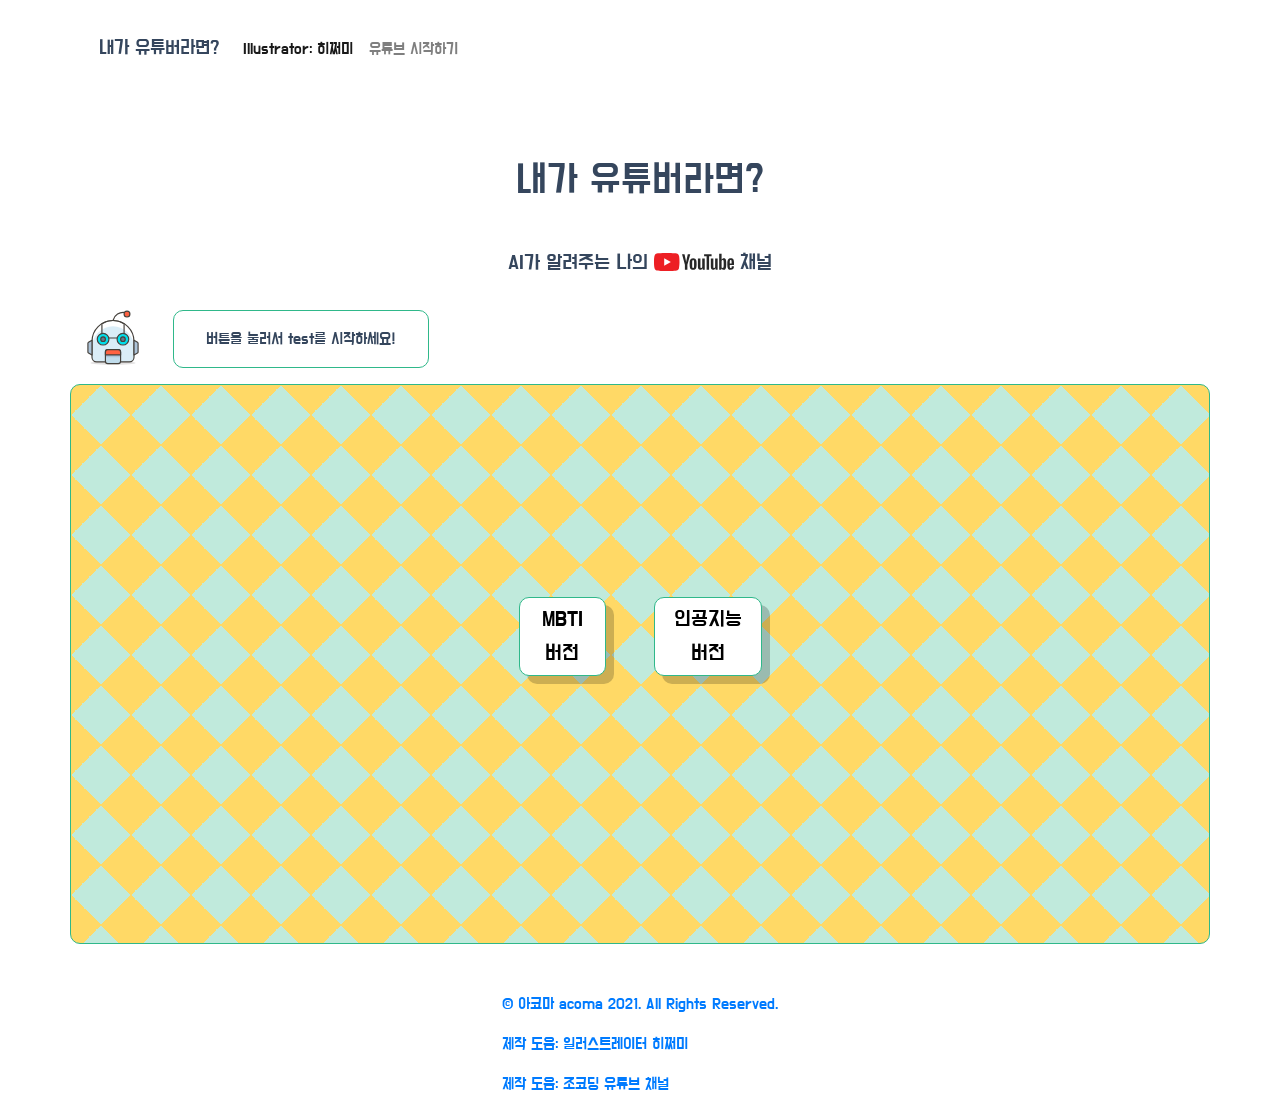
==== index.html @ c5e82859 "description" ====
<!DOCTYPE html>
<head>
    <!-- Required meta tags -->
    <meta charset="utf-8">
    <meta name="viewport" content="width=device-width, initial-scale=1, shrink-to-fit=no">
    <meta http-equiv="X-UA-Compatible" content="ie=edge">
	<link href="https://fonts.googleapis.com/css2?family=Yeon+Sung&family=Poor+Story&family=Sunflower:wght@500&display=swap" rel="stylesheet">	
	<link href="https://fonts.googleapis.com/css2?family=Do+Hyeon&display=swap" rel="stylesheet">
	<link rel="preconnect" href="https://fonts.gstatic.com">
    <!-- Bootstrap CSS -->
    <link rel="stylesheet" href="https://maxcdn.bootstrapcdn.com/bootstrap/4.0.0/css/bootstrap.min.css" integrity="sha384-Gn5384xqQ1aoWXA+058RXPxPg6fy4IWvTNh0E263XmFcJlSAwiGgFAW/dAiS6JXm" crossorigin="anonymous">
	
	<script data-ad-client="ca-pub-5316612968413280" async src="https://pagead2.googlesyndication.com/pagead/js/adsbygoogle.js"></script>
	
	<meta name="google-site-verification" content="L9r_X_KFTWKrl2DH6P8QBejmBuEmrJNo2CUFkEJQMxw" />




	<link rel="stylesheet" href="https://unpkg.com/swiper/swiper-bundle.css" />
	<link rel="stylesheet" href="https://unpkg.com/swiper/swiper-bundle.min.css" />

	<script src="https://unpkg.com/swiper/swiper-bundle.js"></script>
	<script src="https://unpkg.com/swiper/swiper-bundle.min.js"></script>
	<meta name="naver-site-verification" content="bc9db2305cafc58df56cde866be78af5b05d23e4" />


	<link rel="stylesheet" href="https://stackpath.bootstrapcdn.com/bootstrap/4.4.1/css/bootstrap.min.css"
		integrity="sha384-Vkoo8x4CGsO3+Hhxv8T/Q5PaXtkKtu6ug5TOeNV6gBiFeWPGFN9MuhOf23Q9Ifjh" crossorigin="anonymous" />

	<!-- Bootstrap CSS -->
	<!-- <link href="https://cdn.jsdelivr.net/npm/bootstrap@5.0.0-beta1/dist/css/bootstrap.min.css" rel="stylesheet" integrity="sha384-giJF6kkoqNQ00vy+HMDP7azOuL0xtbfIcaT9wjKHr8RbDVddVHyTfAAsrekwKmP1" crossorigin="anonymous"> -->

	<title>내가 유튜버라면?</title>
	<meta name="title" content="내가 유튜버라면?" />
	<meta name="subject" content="관상으로 살펴보는 나의 유튜브 채널" />
	<meta name="keywords" content="내가 유튜버라면?, 인공지능 유튜브 추천, MBTI 유튜브 추천, 유튜브 카테고리, 유튜브 알고리즘, 먹방 유튜브, 브이로그, 테크 유튜버, 헬스 유튜버, 게임 유튜버, AI 관상, MBTI, 성격별 직업" />
	<meta name="author" content="아코마" />
	<meta name="description" content="AI와 MBTI로 내 유튜브 채널 예측해보기">
	<link rel="stylesheet" href="style.css" />
	<link rel="canonical" href="https://focused-knuth-7ddfc1.netlify.app" />

	<meta property="og:type" content="website" />
	<meta property="og:title" content="내가 유튜버라면?" />
	<meta property="og:description" content="얼굴과 성격으로 내 유튜브 채널을 예측해보자!. 사진 데이터는 그 어디에도 전송되지 않습니다." />
	<meta property="og:image" content="https://postfiles.pstatic.net/MjAyMTAyMTVfMjg4/MDAxNjEzMzE1NTA3MTE1.qJOrl3adTPeLwg2koU5LzWN0-IQGvBJV1MR-XdI3JJIg.Wzf4VgLzMGF-R6ouNR-fQFIBs8_XdVmGF08xmcoLC_Ig.JPEG.k1myh/%EC%95%B1%EA%B7%B8%EB%9E%A9.jpg?type=w773" />
	<meta property="og:url" content="https://focused-knuth-7ddfc1.netlify.app" />


	<link rel="shortcut icon" href="/favicon.ico" type="image/x-icon">
	<link rel="icon" href="/favicon.ico" type="image/x-icon">


	<!-- Global site tag (gtag.js) - Google Analytics -->
<script async src="https://www.googletagmanager.com/gtag/js?id=G-42ZRGYTNEZ"></script>
<script>
  window.dataLayer = window.dataLayer || [];
  function gtag(){dataLayer.push(arguments);}
  gtag('js', new Date());

  gtag('config', 'G-42ZRGYTNEZ');
</script>
</head>



<body>
	<nav class="navbar navbar-expand-lg navbar-light nav-distance">
		<a class="navbar-brand" href="https://focused-knuth-7ddfc1.netlify.app">내가 유튜버라면?</a>
		<button class="navbar-toggler" type="button" data-toggle="collapse" data-target="#navbarNav" aria-controls="navbarNav" aria-expanded="false" aria-label="Toggle navigation">
		  <span class="navbar-toggler-icon"></span>
		</button>
		<div class="collapse navbar-collapse" id="navbarNav">
		  <ul class="navbar-nav">
			<li class="nav-item active">
			  <a class="nav-link" href="https://www.youtube.com/channel/UCXFaCmKOdn1L1u1XH3iqqQQ">Illustrator: 히쩌미 <span class="sr-only">(current)</span></a>
			</li>
			<li class="nav-item">
			  <a class="nav-link" href="https://www.youtube.com/">유튜브 시작하기</a>
			</li>

		  </ul>
		</div>
	  </nav>




	<section class="mb-6 section">
		<h1 class="title">내가 유튜버라면?
		</h1>
		<h2 class="subtitle">AI가 알려주는 나의 <a href='https://www.youtube.com/channel/UCXFaCmKOdn1L1u1XH3iqqQQ'><img src='img/logo2.svg' class="youtubelogo"></a> 채널</h2>


		<h2 class="sr-only">나에게 어울리는 유튜브 채널은 무엇일까?</h2>
		<h3 class="sr-only">
			카테고리별 대표 유튜버들의 사진을 학습한 인공지능이 MBTI별 점수와 더불어 구독자 수도
			예측해드립니다.
		</h3>
		<h4 class="sr-only">
			본 서비스는 Google의 인공지능 teachable machine 2.0을 활용하였습니다.
		</h4>
		<p class="sr-only">
			얼굴과 성격으로 내 유튜브 채널을 예측해보자!. 유튜브 시작하기 딱 좋은 요즘,
			인공지능의 도움으로 어떤 주제로 시작할지 판단해보세요. 사진 데이터는 그 어디에도
			전송되지 않습니다. 게임, 패션, 테크, 운동, 코미디, 일상, 먹방 등 다양한 분야중 나에
			어울리는 카테고리를 찾을 수 있습니다. 예상 구독자 수를 친구들과 공유하며 서비스를
			즐겨보세요!
		</p>

	</section>

		<div class="container robot-container"><img src='img/robot2.svg' class="robot" onmouseover="showspeech('.speech-bubble')" onmouseout="nonespeech('.speech-bubble')">
		<div class="speech-bubble">버튼을 눌러서 test를 시작하세요!</div>
		<div class="analysting">삐빅! 분석중입니다.</div>
		<div class="finish">분석완료! 결과를 확인해주세요.</div>
	

	</div>


	<script class="jsbin" src="https://ajax.googleapis.com/ajax/libs/jquery/1/jquery.min.js"></script>


	<div class="newbody">
		<nav class="navbar navbar-expand-lg navbar-light nav-distance">
			<a class="navbar-brand" href="https://focused-knuth-7ddfc1.netlify.app">내가 유튜버라면?</a>
			<button class="navbar-toggler" type="button" data-toggle="collapse" data-target="#navbarNav" aria-controls="navbarNav" aria-expanded="false" aria-label="Toggle navigation">
			  <span class="navbar-toggler-icon"></span>
			</button>
			<div class="collapse navbar-collapse" id="navbarNav">
			  <ul class="navbar-nav">
				<li class="nav-item active">
				  <a class="nav-link" href="https://www.youtube.com/channel/UCXFaCmKOdn1L1u1XH3iqqQQ">Illustrator: 히쩌미 <span class="sr-only">(current)</span></a>
				</li>
				<li class="nav-item">
				  <a class="nav-link" href="https://www.youtube.com/">유튜브 시작하기</a>
				</li>
	
			  </ul>
			</div>
		  </nav>


		<div id="loading" class="animated bounce">
			<div class="spinner-border" role="status">
				<span class="sr-only">Loading...</span>
			</div>
			<span class="text-center">AI 분석중</span>
		</div>
		
		<div class="mt-3 pt-5 container file-upload" id='machinelearning'>
			<h2 class="subtitle">NOTICE: 사진은 어디에도 저장되지 않습니다!</h2>
			<div class="image-upload-wrap">
				<input class="file-upload-input" type='file' onchange="readURL(this);" accept="image/*" />
				<div class="drag-text">
					<img src="img/upload2.svg" class="mt-5 pt-5 upload">
					<h3 class="mb-5 pb-5 pt-4  upload-text">얼굴 위주의 사진을 업로드하세요!</h3>
				</div>
			</div>
	
		
	
		<div class="container file-upload-content">
			<div class="mb-5 row align-items-center resultTotal">
				<img class="col-3 mt-1 file-upload-image rounded-circle" id="face-image" src="#" alt="your image" />
				<div class="col result-box">
					<p class="result-message"></p>
				</div>
			</div>
			<div id="loading" class="animated bounce">
				<div class="spinner-border" role="status">
					<span class="sr-only">Loading...</span>
				</div>
				<span class="text-center">AI 분석중</span>
			</div>
			<p class="row result-message2"></p>
			<p class="row result-message3"><div id="label-container" class="d-flex flex-column justify-content-around"></div></p>
			<!-- Go to www.addthis.com/dashboard to customize your tools -->
			<div class="mt-3 addthis_inline_share_toolbox_j4gc"></div>
			<div class="pt-3 image-title-wrap">
				<button type="button p-2" onclick="window.location.reload()" class="try-again-btn">
					다시하기
				</button>

			</div>
		</div>
		</div>

	<div class="swiper-container">
		<div class="swiper-wrapper">
		  <div class="d-flex flex-column swiper-slide"><h3 class="topic">1. 모르는 번호로 전화가 온다면?</h3>
			<div class="btn-group-vertical">
				<label class="btn-mbti"><input type="radio" class="radio" name='group1' value='E' id='btn1'># 우선 받고 누군지 물어보기</label>
				<label class="btn-mbti"><input type="radio" class="radio" name='group1' value='I' id='btn2'># 안받고 문자로 누구냐고 물어보기</label>
			</div>
	
	</div>
	<div class="d-flex flex-column swiper-slide"><h3 class="topic">2. 자주 가던 식당에 신메뉴가 생겼을 때</h3>
		<div class="btn-group-vertical">
			<label class="btn-mbti"><input type="radio"class="radio" name='group2' value='S' id='btn3'># 원래 것도 맛있는데 굳이? 난 원래 먹던걸로~</label>
				<label class="btn-mbti"><input type="radio" class="radio"name='group2' value='N' id='btn4'># 새로운 메뉴는 무조건 도전! 맛없으면 다음에 안먹지 뭐</label>
		</div>
	
	</div>
	<div class="d-flex flex-column swiper-slide"><h3 class="topic">3. 요즘 너무 피곤하다는 친구의 말에</h3>
		<div class="btn-group-vertical">
			<label class="btn-mbti"><input type="radio"class="radio"name='group3' value='T' id='btn5'># 약사에 빙의해서 영양제 폭풍 추천</label>
				<label class="btn-mbti"><input type="radio" class="radio"name='group3' value='F' id='btn6'># 왤케 피곤해 ㅠㅠ 맛난거 먹으러 가자</label>
		</div>
	
	</div>
	
	<div class="d-flex flex-column swiper-slide"><h3 class="topic">4. 친구들과 약속을 잡을 때는?</h3>
		<div class="btn-group-vertical">
			<label class="btn-mbti"><input type="radio" class="radio"name='group4' value='J' id='btn7'># (한 달 전)27일 저녁 시간 괜찮아? 미리 계획</label>
				<label class="btn-mbti"><input type="radio"class="radio" name='group4' value='P' id='btn8'># 언제 주말에 한 번 보자~ 그리고 전날 혹은 당일에 연락</label>
		</div>
	
	</div>
	
	<div class="d-flex flex-column swiper-slide"><h3 class="topic">5. 택시기사님이 대화를 시도할 때</h3>
		<div class="btn-group-vertical">
			<label class="btn-mbti"><input type="radio" class="radio"name='group5'value='E' id='btn9'># 피곤한 상황만 아니면, 자연스럽게 대화, 가끔 재밌음.</label>
				<label class="btn-mbti"><input type="radio"class="radio" name='group5' value='I' id='btn10'># 아유 진빠져, 단답과 어색한 미소로 일관.</label>
		</div>
	
	</div>
	
	<div class="d-flex flex-column swiper-slide"><h3 class="topic">6. 20대 탈모 증가에 관한 기사를 읽고</h3>
		<div class="btn-group-vertical">
			<label class="btn-mbti"><input type="radio"class="radio"name='group6'  value='S' id='btn11'># M자 이마를 확인하며, 나도 조심해야지!</label>
			<label class="btn-mbti"><input type="radio"class="radio"name='group6'  value='N' id='btn12'># 본인의 이마는 잊은 채, 사업 아이디어 구상</label>
		</div>
	
	</div>
	
	<div class="d-flex flex-column swiper-slide"><h3 class="topic">7. 대화 중 뜬금없이 '오늘 하늘 이쁘다'라는 말을 들으면?</h3>
		<div class="btn-group-vertical">
		<label class="btn-mbti"><input type="radio" class="radio"name='group7'value='T' id='btn13'># 뭐지 나랑 할 말 없나? ㅋ...</label>
			<label class="btn-mbti"><input type="radio" class="radio"name='group7' value='F' id='btn14'># 와 대박... 진짜 이쁘긴 이쁘다ㅎㅎ.</label>
		</div>
	
	</div>
	
	<div class="d-flex flex-column swiper-slide"><h3 class="topic">8. 지하철이 들어오는데 제대로 된 방향인지 모를때는?</h3>
		<div class="btn-group-vertical">
			<label class="btn-mbti"><input type="radio" class="radio"name='group8' value='J' id='btn15'># 애초에 모를 수가 있나? 그래도 모르면 우선 안 탐!</label>
				<label class="btn-mbti"><input type="radio" class="radio"name='group8' value='P' id='btn16'># 에라이 어차피 확률 반반 우선 타고 아니면 내려!</label>
		</div>
	
	</div>
	
	<div class="d-flex flex-column swiper-slide"><h3 class="topic">9. 버스에서 아직 안내렸는데 문이 닫힌다면?</h3>
		<div class="btn-group-vertical">
			<label class="btn-mbti"><input type="radio"class="radio"name='group9'  value='E' id='btn17'># 기사님 저 못내렸어요!!!!!!!!!!!!!!</label>
				<label class="btn-mbti"><input type="radio"class="radio"name='group9' value='I' id='btn18'># 아이씨...다음에 내려야지 뭐 ㅠ</label>
		</div>
	
	</div>
	
	<div class="d-flex flex-column swiper-slide"><h3 class="topic">10. 내비게이션이 느린 길로 알려주는 거 같을때</h3>
		<div class="btn-group-vertical">
			<label class="btn-mbti"><input type="radio"class="radio"name='group10'  value='S' id='btn19'># 그 길 막힐텐데? 그래도 우선 내비 따라가자.</label>
				<label class="btn-mbti"><input type="radio"class="radio" name='group10' value='N' id='btn20'># 그 길 막힐텐데? 모르겠다 내 삘대로 간다.</label>
</div>
	</div>
	

	<div class="d-flex flex-column swiper-slide"><h3 class="topic">11. 유튜브를 볼 때 나는?</h3>
		<div class="btn-group-vertical">
			<label class="btn-mbti"><input type="radio" class="radio"name='group11' value='T' id='btn21'># 쭉쭉 넘기면서 결론이 뭔데? 흥미로우면 다시 앞으로~</label>
				<label class="btn-mbti"><input type="radio" class="radio"name='group11' value='F' id='btn22'># 차근차근 보면서 오호~ 오호~ 오호~</label>
</div>
	</div>


	<div class="d-flex flex-column swiper-slide"><h3 class="topic">12. 새로운 요리에 도전할 때</h3>
		<div class="btn-group-vertical">
			<label class="btn-mbti"><input type="radio" class="radio"name='group12' value='J' id='btn23'># 중요하지 않은 재료여도 없으면 아주 찝찝해!</label>
				<label class="btn-mbti"><input type="radio"class="radio" name='group12' value='P' id='btn24'># 없으면 없는대로 얼추 비슷하지 않을까?</label>
</div>
	</div>




	</div>
		<!-- Add Pagination -->
		<div class="swiper-pagination"></div>
		<!-- Add Arrows -->
	  </div>

	<div class="result-page">
		<div class="mt-3 addthis_inline_share_toolbox_j4gc"></div>
		<div>
		<button type="button mt-2 p-2" onclick="window.location.reload()" class="try-again-btn">
			다시하기
			</button>
			<button type="button mt-2 p-2" class="try-again-btn" onclick="
			nonespeech('.result-page');
			showspeech('#machinelearning');
			">관상으로 재도전</button>

		</div>
	</div>

</div>

 


    <div class="mt-3 pt-5 container file-upload" id='mbti_start'>
	<div class="start-btnset">
		<div class="Pressbtn" onclick="nonespeech('.robot-container'); nonespeech('#mbti_start'); nonespeech('body > nav'); nonespeech('.section');  showspeech('.newbody'); showspeech('.swiper-container');">
			<div class="in_Pressbtn">MBTI 버전</div>
		</div>	
		<div class="ml-5 Pressbtn" onclick="nonespeech('.robot-container'); nonespeech('#mbti_start'); nonespeech('body > nav'); nonespeech('.section');  showspeech('.newbody'); showspeech('#machinelearning');">
			<div class="in_Pressbtn">인공지능 버전</div>
		</div>	
		</div>
</div>




<div class='ad-banner'>
<ins class="kakao_ad_area" style="display:none;" 
 data-ad-unit    = "DAN-r5VPYZ6HBwC8H03x" 
 data-ad-width   = "320" 
 data-ad-height  = "100"></ins> 
<script type="text/javascript" src="//t1.daumcdn.net/kas/static/ba.min.js" async></script>
</div>
   
	<footer class="footer pt-5 container d-flex justify-content-center">
		<div>
			<a href='https://www.youtube.com/channel/UCXFaCmKOdn1L1u1XH3iqqQQ'><p>&copy; 아코마 acoma 2021. All Rights Reserved.</p></a>
			<a href="https://www.youtube.com/channel/UCXFaCmKOdn1L1u1XH3iqqQQ"><p>제작 도움: 일러스트레이터 히쩌미</p></a>
			<a href="https://www.youtube.com/c/%EC%A1%B0%EC%BD%94%EB%94%A9JoCoding/videos"><p>제작 도움: 조코딩 유튜브 채널</p></a>


		</div>
	</footer>

	<div id="disqus_thread"></div>

	
	<script src="https://code.jquery.com/jquery-3.2.1.slim.min.js" integrity="sha384-KJ3o2DKtIkvYIK3UENzmM7KCkRr/rE9/Qpg6aAZGJwFDMVNA/GpGFF93hXpG5KkN" crossorigin="anonymous"></script>
    <script src="https://cdnjs.cloudflare.com/ajax/libs/popper.js/1.12.9/umd/popper.min.js" integrity="sha384-ApNbgh9B+Y1QKtv3Rn7W3mgPxhU9K/ScQsAP7hUibX39j7fakFPskvXusvfa0b4Q" crossorigin="anonymous"></script>
    <script src="https://maxcdn.bootstrapcdn.com/bootstrap/4.0.0/js/bootstrap.min.js" integrity="sha384-JZR6Spejh4U02d8jOt6vLEHfe/JQGiRRSQQxSfFWpi1MquVdAyjUar5+76PVCmYl" crossorigin="anonymous"></script>
	<script>
		/**
		 *  RECOMMENDED CONFIGURATION VARIABLES: EDIT AND UNCOMMENT THE SECTION BELOW TO INSERT DYNAMIC VALUES FROM YOUR PLATFORM OR CMS.
		 *  LEARN WHY DEFINING THESE VARIABLES IS IMPORTANT: https://disqus.com/admin/universalcode/#configuration-variables    */
		/*
var disqus_config = function () {
this.page.url = PAGE_URL;  // Replace PAGE_URL with your page's canonical URL variable
this.page.identifier = PAGE_IDENTIFIER; // Replace PAGE_IDENTIFIER with your page's unique identifier variable
};
*/







			function showspeech(a){
				var x=document.querySelector(a);
			console.log(x);
			x.style.display='block';

			};

			function nonespeech(a){
				var x=document.querySelector(a);
			console.log(x);
			x.style.display='none';

			};


var solve={};

$('.btn-mbti').on('click',(e) => {

	event.target.querySelector('.radio').checked=true;
	keyy=event.target.querySelector('.radio').name;
	solve[keyy]=event.target.querySelector('.radio').value;

	console.log(solve);
	

	if (Object.keys(solve).length==12){
		nonespeech('.swiper-container');
		$('#loading').show();
		var arr=Object.values(solve);
		var arrkey=['E','S','T','J'];
		var MBTISET=['E','I','S','N','T','F','J','P'];

		var resultMbti=[];
		console.log(arr);
		console.log(arrkey);

		for (i in arrkey){
			var count=0;

			arr.forEach(function (n) {
				if (n==arr[i]) {
					count+=1;
				}
			});
			resultMbti.push(count);
			resultMbti.push(3-count);
			console.log(arr[i],resultMbti);

			};
			console.log(resultMbti);
			var ability=[12,12,12,12,12,12,12,12];
			var MBTI=[];
			for (i in resultMbti){
				ability[i]+=resultMbti[i]*2;
				if (i%2==1){
					if (resultMbti[i] > resultMbti[i-1]){
						MBTI.push(MBTISET[i]);
					}
					else{
						MBTI.push(MBTISET[i-1]);
					}
				};
			};
			console.log(ability);
			console.log(MBTI);

			var res="";
			MBTI.forEach(function (n){
				res+=n;
			});
			
			console.log(res);

			switch (res) {
				case 'ESTP':
					resultTitle = '예민한 오감! 맛집탐방 유튜버';
					resultExplain =
						"현재에 충실하며 다양한 감각에 예민하시다면 맛집 탐방 유튜버를 추천해 드려요. 자유롭게 돌아다니며 직접 음식을 체험하는 활동은 당신에게 큰 즐거움이에요. 거침없이 솔직한 성격은 음식에 대한 솔직한 평가로 미식가들 사이에서 큰 인기를 끌 거에요. 화끈한 성향은 맛깔스러운 리액션에 안성맞춤이에요. 하지만 때로는 계산적이고 이익을 추구하는 성격으로 뒷광고의 유혹에 빠질 수 있으니 조심해요.";
						resultWarn= '사생활, 주작';
						resultCeleb = '관련 유튜버: 햄지, 이공삼, 쯔양';

					break;

				case 'ESTJ':
					resultTitle = '자기관리 대마왕 면접유튜버';
					resultExplain = "철저한 자기관리와 원칙주의적인 당신에게는 면접 유튜버를 추천해 드려요. 남들 앞에 서는 것이 두렵지 않으면서 누가 봐도 똑 부러지는 모습으로 면접에서 굉장히 유리한 성격이에요. 취준생들을 위로해주기보다는 이성적인 해결책을 제시해주는 것에 만족감을 느껴요. 때로는 확실한 호불호를 표현하여 논란을 일으킬 수 있어요. 가끔은 고집을 조금 내려놓는 자세도 필요할 것 같아요.";
					resultWarn= '노잼, 뇌절';

					resultCeleb = '관련 유튜버: 면접왕 이형, 인싸담당자, 강민혁';
					break;
				case 'ISTP':
					resultTitle = '핵심만 딱! 교육유튜버';
					resultExplain =
						"과묵한 재능꾼인 당신에게는 교육 유튜버를 추천해 드려요. 당신은 어떤 일을 하든 노력보다 효율이 높아요. 간단하고 명료하게 표현하는 능력이 탁월하여 꿀팁 전달은 자신있어요. 위로보다는 냉철한 사실을 들이대 꼼짝 못 하게 함으로 배우려는 사람들에게 최고의 선생님이에요. 하지만 때때로 충동적인 성격은 꾸준한 영상 업로드에는 좋지 않아요. 교육 영상은 계속 활용될 수 있으니 조금은 장기적인 플랜을 갖고 접근한다면 큰 도움이 될 거예요. ";
						resultWarn= '막말, 유리멘탈';

						resultCeleb = '관련 유튜버: 조코딩, 이지영, 강성태';
					break;
				case 'ISTJ':
					resultTitle = '집중의 신! 시험 준비 유튜버';
					resultExplain =
						"현실적이며 낯가림이 심한 당신에게 시험 준비 유튜버를 추천해 드려요. 집중력과 끈기 하나는 자신 있는 당신이 노력으로 목표를 달성하는 모습은 많은 이들에게 희망이 될 거예요. 효율성을 중시하는 당신에게 새롭게 콘텐츠를 기획하는 것은 사치예요. 당신의 공부 자체가 콘텐츠가 된다는 사실이 만족스러울 거에요. 하지만 종종 시청자들의 질문에 의도치 않은 팩트폭력을 할 수 있어요. 상대방의 감정을 헤아리는 것을 습관화하면 더 좋은 유튜버가 될 수 있을 거예요.";
						resultWarn= '노잼 x 2';

						resultCeleb = '관련 유튜버: 공부하는지호, 예보링, 동그라미세모네모';
					break;
				case 'ESFP':
					resultTitle = '자유로운 광대 버스킹유튜버';
					resultExplain =
						'복잡한 건 질색 즉흥적으로 즐기는 당신에게는 버스킹 유튜버를 추천해 드려요. 더 다양한 장소에서 관객에게 자신의 공연을 보여주는 것은 당신에게 큰 즐거움이에요. 타고난 눈치로 관객의 반응에 즉각적으로 대응하는 센스는 감탄스러울 때도 있어요. 말빨도 좋은 편이지만 유머의 수준이 높지는 않아요. 가끔은 논란을 불러일으킬 수 있어서 신중할 필요도 있어요. 겉으로는 항상 밝아 보이지만 의외로 멘탈이 약하니 든든한 동료가 필요해요.';
						resultWarn= '먹뱉, 뒷광고';

						resultCeleb = '관련 유튜버: 니후, 비보이 질럿, Daily Busking';
					break;
				case 'ESFJ':
					resultTitle = '타고난 의지력 헬스유튜버';
					resultExplain =
						'활발한 신체활동을 선호하고 타인을 성장시키는 데에 매력을 느끼신다면 헬스 유튜버를 추천해 드려요. 시청자들에게 운동기능을 가르치며 도움을 주는 것은 당신에게 매력적일 거예요. 물론 그 전에 당신부터 건강한 신체기능을 갖춰야 하겠지만요. 그것은 큰 문제는 아니에요. 계획적인 당신에게 식단관리와 꾸준한 운동은 감당할만한 수준이에요. 하지만 운동에는 정답이 없어요. 때로 당신은 독선적인 태도로 편파적인 태도를 보일 수 있어요. 그런 순간에는 당신을 믿고 따르는 구독자들의 말에 귀를 기울여보세요.';
						resultWarn= '사생활, 잦은휴방';

						resultCeleb = '관련 유튜버: 피지컼갤러리, 말왕, 힙으뜸';
					break;
				case 'ISFJ':
					resultTitle = '마더테레사의 후예 고민상담유튜버';
					resultExplain =
						'공감 능력이 뛰어나며, 경청하는 능력이 탁월한 당신에게 고민 상담 유튜버를 추천해 드려요. 당신의 따듯한 위로는 비록 문제를 해결해주지는 못할지라도 지친 마음을 위로하는 데는 최고에요. 가벼운 분위기보다는 진솔함을 선호하는 성향은 시청자들을 감동하게 하기에 충분해요. 하지만 너무나도 이타적인 태도로 가끔 시청자들이 답답함을 느낄 수 있어요. 가끔은 본인을 최우선순위로 생각해보는 것도 좋을 거 같아요.';
						resultWarn= '뒷광고, 막말';

						resultCeleb = '관련 유튜버: free지아, 오마르의 삶, 14F 일사에프';
					break;
				case 'ISFP':
					resultTitle = '게으른 센스쟁이 미술유튜버';
					resultExplain =
						'예술적인 감각이 뛰어나지만 지나치게 조용한 당신에게는 그림 유튜버를 추천해요. 당신에게 낯선 시청자들과의 소통은 스트레스일 수 있어요. 하지만 내가 아닌 나의 창작물에 대한 관심은 은근히 즐거워요. 예술적인 재능은 디자인에 대한 안목으로도 드러나요. 본인의 작업 공간이나 실생활 아이템들이 자기도 모르게 이슈가 될 수 있어요. 하지만  부족한 책임감과 끈기는 큰 성장을 하기에는 장애물이에요. 한 번쯤은 목표를 향해 미친 듯이 몰두해보는 경험도 필요할 거 같아요.';
						resultWarn= '뒷광고, 막말';

						resultCeleb = '관련 유튜버: 두쩌미, 이연LEEYEON, drawholic';
					break;
					case 'ENTP':
					resultTitle = '타고난 농락꾼 코미디유튜버';
					resultExplain =
						'특유의 드립력과 임기응변은 코미디 유튜버를 할 때 좋은 재능이에요. 당신은 손쉽게 상대방의 특징을 파악하여 유머로 승화시키는 능력이 있어요. 게다가 넘치는 아이디어는 다양한 콘텐츠를 기획하는 데에 딱 맞아요. 다른 어떤 유형보다도 최단 시간에 실버 버튼에 도달할 가능성이 보여요. 하지만 항상 말보다 행동이 앞서는 태도로 최단 시간에 뉴스에 나올 수도 있어요. 그 때문에 팀 단위로 활동하며 자신을 통제하고, 생방송보다는 편집을 활용하면 좋을 거에요.';
						resultWarn= '뒷광고, 막말';

						resultCeleb = '관련 유튜버: 동네놈들, 보물섬, 강유미 ';
					break;
						case 'INTP':
					resultTitle = '예리한 통찰력 리뷰유튜버';
					resultExplain =
						'유튜브를 시작할 무렵 당신은 이미 본업에서 어느 정도의 성과를 이뤄냈을 것입니다.  당신이 학생이라면 그 성과는 대학 입시?가 될 수도 있지요. 사회에서의 성과는 당신이 빠르게 유튜브에서 자리 잡도록 도와줄 것입니다. 하지만 야망이 넘치는 당신에게 유튜브는 새로운 사업을 위한 발판일 뿐입니다.  그러나! 그 시기를 조심해야 합니다. 초기에는 사업과 유튜브 모두 번창하며 많은 청년의 롤모델이 되겠지만, 가끔 성공에 대한 야망으로 과대광고, 주작과 같은 큰 실수를 저지를 가능성이 있어요.';
						resultWarn= '뒷광고, 막말';

						resultCeleb = '관련 유튜버: 무비트립, 리뷰몬스터, 김시선';
					break;
						case 'INTJ':
					resultTitle = '집요한 전문가 테크유튜버';
					resultExplain =
						'관심 분야를 집요하게 파고드는 끈기 그리고 상당한 논리력은 테크/과학 유튜버가 제격이네요! 당신은 관심 분야에서 전문가 수준의 지식을 갖추고 있으며 라이브가 아닌 녹화방송으로는 누구보다 탁월한 논리력을 갖추고 있어요. 하지만 타고난 노잼력은 당신이 주목을 받는 데까지 상당한 시간을 필요로 할 거예요. 하지만 당신의 강점은 끈기! 노잼에 개의치 않고 꾸준히 영상을 업로드한다면,  관련 분야 기술이 크게 이슈될 때 한순간에 엄청난 성장을 할 잠재력이 있는 채널이에요.';
						resultWarn= '뒷광고, 막말';

						resultCeleb = '관련 유튜버: 잇섭, 주연 ZUYONI, MR엠알';
					break;
						case 'ENFP':
					resultTitle = '천방지축 트렌드세터 패션/뷰티유튜버';
					resultExplain =
						'충동적이며 관심을 즐기는 인싸력은 패션/뷰티 유튜버가 안성맞춤! 원래 꾸미는 것을 좋아하는 당신은 트렌드를 예측하는 통찰력까지 갖췄어요. 당신에게 단점? 일 수 있는 충동구매는 오히려 좋은 콘텐츠가 될 거예요.  하지만 패션에 정답은 없는 법, 다양한 댓글 속에서 타인의 시선에 예민한 당신은 손쉽게 상처받을 수 있어요. 멘탈관리를 도와줄 의지할만한 동료를 만들어보는 것은 어떨까요?';
						resultWarn= '뒷광고, 막말';

						resultCeleb = '관련 유튜버: RISABAE, 짱구대디, 핏더사이즈';
					break;
						case 'ENFJ':
					resultTitle = '부드러운 카리스마 키즈유튜버';
					resultExplain =
						'사람을 좋아하고 부드러운 카리스마에는 키즈 유튜버가 제격! 미래의 가능성과 올바른 가치관을 건강하고 재미있게 말로 풀어낼 수 있어요. 금방 입소문을 타서 아이들보다는 부모님들이 나서서 보여주는 채널이 될 거예요. 하지만 유명해질수록 사생활을 조심해야 합니다. 맺고 끊음이 확실하지 못한 당신의 성격은 의도치 않은 곳에서 큰 곤경을 맞이할 수 있어요. 유튜브를 시작하기 전에 논란이 될 무언가는 없는지 세심하게 검토해보는 것은 어떨까요?';
						resultWarn= '뒷광고, 막말';

						resultCeleb = '관련 유튜버: 헤이지니, 친친모, 위드키즈 ';
					break;
						case 'INFP':
					resultTitle = '4차원 히든관종 게임유튜버';
					resultExplain =
						'관심을 싫어하는 듯 은근히 즐기는 사차원적인 매력은 게임 유튜버가 어울려요! 말 자체가 많은 성격은 아니라서 게임으로 심심한듯한 콘텐츠를 가득 채울 수 있어요. 무슨 일이든 평균 이상은 해서 게임 실력은 걱정 없어요. 계획된 콘텐츠 보다는 게임을 하면서 벌어지는 상황들을 재치있게 잘 살려요. 가끔 무너진 멘탈로 감정적으로 대응하는 모습이 큰 인기를 끌 수 있어요. 하지만 지나친 4차원 컨셉으로 뇌절할 수 있어요. 방송 이후 꼼꼼하게 시청자들의 반응을 모니터링하면 좋겠어요.';
						resultWarn= '뒷광고, 막말';

						resultCeleb = '관련 유튜버: 우주하마, 감스트, 개리형';
					break;
						case 'INFJ':
					resultTitle = '고독을 즐기는 여행유튜버';
					resultExplain =
						'고독과 사색을 즐기는 당신에게는 여행 유튜버를 추천해 드려요. 조용한 장소를 여행하며 내면의 고민을 정리하는 모습을 담아보세요. 감성적인 편집과 음악이 추가되면 분위기 최고에요. 당신이 세운 여행계획을 공유하는 것도 좋겠네요. 시끌벅적 사회에서 힐링이 필요한 사람들은 당신의 영상을 찾을거에요. 가끔은 시청자들이 당신의 세계를 이해하지 못할 수도 있어요. 때로는 소통을 통해 본인의 생각을 직접 표현해도 괜찮아요.';
						resultWarn= '뒷광고, 막말';

						resultCeleb = '관련 유튜버: 여행작가_봄비, 솔뫼캠핑, 박소룡 ';
					break;

					case 'ENTJ':
					resultTitle = '야망의 눈빛 투자,사업유튜버';
					resultExplain =
						'유튜브를 시작할 무렵 당신은 이미 본업에서 어느 정도의 성과를 이뤄냈을 확률이 높아요. 당신이 학생이라면 그 성과는 대학 입시?가 될 수도 있지요. 사회에서의 성과는 당신이 빠르게 유튜브에서 자리 잡도록 도와줄 거에요. 하지만 야망이 넘치는 당신에게 유튜브는 새로운 사업을 위한 발판일 뿐! 언젠가는 본인의 사업을 시작할 확률이 높아요. 초기에는 사업과 유튜브 모두 번창하며 많은 청년의 롤모델이 될거에요. 가끔 성공에 대한 야망으로 과대광고, 주작과 같은 큰 실수를 저지를 가능성이 있어요.';
						resultWarn= '뒷광고, 막말';

						resultCeleb = '관련 유튜버: 신사임당, 김미경TV, 슈카월드';
					break;

				default:
					resultTitle = '알수없음';
					resultExplain = '';
					resultCeleb = '';
			};

			console.log(resultTitle,resultExplain)
			var title =
				"<div class='" +
				res +
				"-channel-category mt-2'>" +
				resultTitle +
				'</div>';
			var explain = "<div class='channel-explain pt-2'>" + resultExplain + '</div>';
			var celeb =
				"<div class='" +
				"related-celeb mt-3 mb-2' style='color: rgba(45, 123, 168, 0.87);'>" +
				resultCeleb +
				'</div>';


			var typeimg = "<div class='img-box'><img src='img/" + res + ".png'></div>";
	
	console.log(typeimg);		
	console.log(title,explain)

	$('#loading').hide();
	showspeech('.result-page');
	$('.result-page').prepend(typeimg+title + explain + celeb);
	};
});





var swiper = new Swiper('.swiper-container', {
    observer: true,  
observeParents: true,  
	pagination: {
        el: '.swiper-pagination',
        type: 'fraction',
      },
      navigation: {
        nextEl: '.btn-mbti',
      },
    });



			$(window).ready(function(){
	var left, width, cont = "#q-cont";
	$('span').click(function(){
		$(this).css("background","#5a6");
		$('.re').css("background","#d90");
		next();
	});
	$('.re').click(function(){
		$(".op").css("background","#d90");
		$('.re').css("background","#5a6");
		$(cont).css("left", "0px");
	});
	function next() {
		width = $(cont).width()/4;
		left = $(cont).css("left").slice(0,-2)*1;
		left -= width;
		$(cont).css("left", left+"px");
	}
});




		(function () {
			// DON'T EDIT BELOW THIS LINE
			var d = document,
				s = d.createElement('script');
			s.src = 'https://acoma-1.disqus.com/embed.js';
			s.setAttribute('data-timestamp', +new Date());
			(d.head || d.body).appendChild(s);
		})()
	</script>


	<script>
		function readURL(input) {
			if (input.files && input.files[0]) {
				var reader = new FileReader();
				reader.onload = function (e) {

					$('.image-upload-wrap').hide();
					$('#loading').show();
					$('.file-upload-image').attr('src', e.target.result);
					$('.file-upload-content').show();
					$('.image-title').html(input.files[0].name);
				};
				reader.readAsDataURL(input.files[0]);
				init().then(function () {
					console.log('hello');
					predict();
					$('#loading').hide();

				});
			} else {
				removeUpload();
			}
		}

		function removeUpload() {
			$('.file-upload-input').replaceWith($('.file-upload-input').clone());
			$('.file-upload-content').hide();
			$('.image-upload-wrap').show();
		}
		$('.image-upload-wrap').bind('dragover', function () {
			$('.image-upload-wrap').addClass('image-dropping');
		});
		$('.image-upload-wrap').bind('dragleave', function () {
			$('.image-upload-wrap').removeClass('image-dropping');
		});
	</script>

	<script src="https://cdn.jsdelivr.net/npm/bootstrap@5.0.0-beta1/dist/js/bootstrap.bundle.min.js"
		integrity="sha384-ygbV9kiqUc6oa4msXn9868pTtWMgiQaeYH7/t7LECLbyPA2x65Kgf80OJFdroafW"
		crossorigin="anonymous"></script>



		<script src="https://cdn.jsdelivr.net/npm/@tensorflow/tfjs@1.3.1/dist/tf.min.js"></script>
		<script src="https://cdn.jsdelivr.net/npm/@teachablemachine/image@0.8/dist/teachablemachine-image.min.js"></script>




	<script type="text/javascript">
		// More API functions here:
		// https://github.com/googlecreativelab/teachablemachine-community/tree/master/libraries/image
		let URL;
		// the link to your model provided by Teachable Machine export panel
	
		const url = 'https://teachablemachine.withgoogle.com/models/4H6l-W3s8/';

		let model, webcam, labelContainer, maxPredictions;

		// Load the image model and setup the webcam
		async function init() {

			URL = url;


			const modelURL = URL + 'model.json';
			const metadataURL = URL + 'metadata.json';
			model = await tmImage.load(modelURL, metadataURL);
			maxPredictions = model.getTotalClasses();
			labelContainer = document.getElementById('label-container');
			for (let i = 0; i < maxPredictions; i++) {
				var element = document.createElement('div');
				element.classList.add('d-flex');
				labelContainer.appendChild(element);
			}
		};

		// run the webcam image through the image model
		async function predict() {
			// predict can take in an image, video or canvas html element
			var image = document.getElementById('face-image');
			const prediction = await model.predict(image, false);
			prediction.sort((a, b) => parseFloat(b.probability) - parseFloat(a.probability));
			console.log(prediction[0].className);
			var resultTitle, resultExplain, resultCeleb, resultWarn;




			switch (prediction[0].className) {
				case 'vlog':
					resultTitle = '숨만쉬어도 화제! vlog 유튜버';
					resultExplain = '날카로운듯 순둥한 눈매와 오똑한 코 그리고 갸름한 얼굴형을 가진 당신!, 능글맞은 눈빛과 타고난 어장관리력은 vlog/일상 장르 안성맞춤. 당신에게 빠진 시청자들은 특별할 것 없는 당신의 일상이 1000만 영화보다 즐거울거에요';
					resultWarn= '노잼, 뇌절'

					resultCeleb = '관련 유튜버: 이유안, 노잼봇, 한예슬';
					break;
				case 'tech':
					resultTitle = '집요한 전문가 테크유튜버';
					resultExplain =
					"차가운 눈빛과 입체적인 얼굴선은 이성적인 사고방식, 그리고 반전되는 덕후기질을 나타내요. 특정분야에 빠져 몰두하는 성향이 강하고 관심있는 분야를 설명하는 것을 좋아해요.";
						resultWarn= '막말, 유리멘탈'

						resultCeleb = '관련 유튜버: 잇섭, 에스오디, 조코딩, 1분과학';
					break;
				case 'game':
					resultTitle = '4차원 히든관종 게임유튜버';
					resultExplain =
					"짧은 하관과 살짝 찢어진 눈매는 연약한 멘탈과 재빠른 눈치를 나타내요. 게임을 하면서 멘탈이 무너지는 모습이 시청자들에게 큰 웃음을 주며, 게임판에서 하나의 밈을 완성시킬 수 있을거에요!";
						resultWarn= '노잼 x 2'

						resultCeleb = '관련 유튜버: 개리형, 릴카, 혜안, 우주하마';
					break;
				case 'sports':
					resultTitle = '타고난 의지력 헬스유튜버';
					resultExplain =
					'선명한 이목구비, 살짝 긴듯한 턱선은 강인한 신체와 끈기를 나타내요. 활발한 신체활동을 선호하고 타인을 성장시키는 데에 매력을 느끼신다면 헬스 유튜버를 추천해 드려요. 과도한 끈기는 자칫 고집으로 변할 수 있으니 항상 주의하세요;';
						resultWarn= '먹뱉, 뒷광고'

						resultCeleb = '관련 유튜버: 피지컬갤러리, 말왕, 심으뜸';
					break;
				case 'economy': 
					resultTitle = '예리한 통찰력 시사/경제유튜버';
					resultExplain =
					'둥그런 얼굴, 졸린듯 날렵한 눈매, 그리고 얇은 입술을 가진 당신!, 침착하고 손익을 따지는 계산에 능해요. 시사/경제 분야에서 당신의 냉정한 비판은 오히려 사이다라는 반응과 함께 시청자들의 호응을 이끌어낼 수 있어요! ';
						resultWarn= '사생활, 잦은휴방'

						resultCeleb = '관련 유튜버: 슈카, 삼프로TV, 김미경TV, 신사임당';
					break;
				case 'fashion':
					resultTitle = '천방지축 트렌드세터 패션/뷰티유튜버';
					resultExplain =
					'깊은 눈동자, 짙은 눈썹, 선명한 턱선을 가진 당신!, 변화를 빠르게 포착하고 뚜렷한 개성을 갖고있어요. 처음에는 당신의 스타일을 거부하던 시청자들도, 어느순간 쇼핑 직전에는 당신의 유튜브를 찾아보게 될거에요';
						resultWarn= '뒷광고, 막말'

						resultCeleb = '관련 유튜버: RISABAE, 짱구대디, 최겨울, 한별 ';
					break;
				case 'comedy':
					resultTitle = '타고난 농락꾼 코미디유튜버';
					resultExplain =
					'큰 귀와 진한 눈썹 장난끼 가득해보이는 인상은 다양한 재능과 뛰어난 임기응변을 나타내요. 조금은 개구진 장난도 당신이 한다면 밉지 않아서 코디미유튜버로 적합해요. 하지만 지나치게 자신의 꾀를 믿고 자만하는 경우에는 큰 화를 입을 수 있어요.';
						resultWarn= '뒷광고, 막말'

						resultCeleb = '관련 유튜버: 동네놈들, 보물섬, 강유미 ';
					break;
					case 'food':
					resultTitle = '식욕 자극! 음식유튜버';
					resultExplain =
					'짧은 목과, 두툼한 입술은 호탕한 목청, 그리고 왕성한 식욕을 나타내요. 두툼한 입술에 묻은 기름기와 무의식적으로 나오는 호탕한 추임새는 자취생들의 배고픈 밤을 달래주기 충분해요.';
						resultWarn= '뒷광고, 막말'

						resultCeleb = '관련 유튜버: 육식맨, 취요남, 쯔양, 햄지';
					break;
		
				default:
					resultTitle = '알수없음';
					resultExplain = '';
					resultCeleb = '';
			};
		


			var title =
				"<div class='" +
				prediction[0].className +
				"-channel-category'>" +
				resultTitle +
				'</div>';
			var explain = "<div class='channel-explain pt-2'>" + resultExplain + '</div>';
			var celeb =
				"<div class='" +
				prediction[0].className +
				"-related-celeb pt-2 pb-2'>" +
				resultCeleb +
				'</div>';
			var warnCa = "<div class='" +
				prediction[0].className +
				"-related-warn pt-2 pb-2'>" + "주의사항:" +
				resultWarn +
				'</div>';
	

			
			function getPred(){
				var res=0;
				for (let i = 0; i < maxPredictions; i++){
				res+=Math.round(Math.sqrt([prediction[i].probability * 100]));
				console.log(res);
			}
			return res;
		}
		var ju_ran=Math.random()
		var num_posts=Math.floor(ju_ran*100)
		var subsPred=getPred()
			var subsPredict = "<div class='d-flex channel-subsPredict pt-2 justify-content-around align-items-center'>"+'<div class="pr-1">' + '구독자:' + subsPred + '만명' + '. 동영상'+num_posts +'개</div>'+ '<div class="pr-1"><a href="https://www.youtube.com/channel/UCXFaCmKOdn1L1u1XH3iqqQQ"><input type="button" class="subsBtn" value="구독"></a></div>'+"</div>";

			

			$('.result-message').html(title + subsPredict);
			$('.result-message2').html(explain + celeb);
			var barWidth;
			for (let i = 0; i < maxPredictions-4; i++) {
				if (prediction[i].probability.toFixed(2) > 0.1) {
					barWidth = Math.round(prediction[i].probability.toFixed(2) * 100) + '%';
				} else if (prediction[i].probability.toFixed(2) >= 0.01) {
					barWidth = '4%';
				} else {
					barWidth = '2%';
				}
				var labelTitle;
				switch (prediction[i].className) {
					case 'comedy':
						labelTitle = '코미디/엔터';
						break;
					case 'game':
						labelTitle = '게임';
						break;
					case 'tech':
						labelTitle = '테크/기술';
						break;
					case 'food':
						labelTitle = '먹방/음식';
						break;
					case 'vlog':
						labelTitle = '일상/vlog';
						break;
					case 'economy':
						labelTitle = '경제/시사';
						break;
					case 'fashion':
						labelTitle = '패션/뷰티';
						break;
					case 'sports':
						labelTitle = '스포츠/액티브';
						break;


					default:
						labelTitle = '알수없음';
				}
				var label =
					"<div class='channel-label d-flex align-items-center'>" +
					labelTitle +
					'</div>';
				var bar =
					"<div class='bar-container position-relative container'><div class='" +
					prediction[i].className +
					"-box'></div><div class='d-flex justify-content-center align-items-center " +
					prediction[i].className +
					"-bar' style='width: " +
					barWidth +
					"'><span class='d-block percent-text'>" +
					Math.round(prediction[i].probability.toFixed(2) * 100) +
					'%</span></div></div>';
				labelContainer.childNodes[i].innerHTML = label + bar;
			}
		}

			//async await이 있기때문에 .then 가능 init이 완료되기 전에 predict가 실행되는 것 방지
	</script>
	<!-- Go to www.addthis.com/dashboard to customize your tools -->
<script type="text/javascript" src="//s7.addthis.com/js/300/addthis_widget.js#pubid=ra-601e8bf614956eb1"></script>

</body>

<!-- 
image input box
Copyright (c) 2020 by Aaron Vanston (https://codepen.io/aaronvanston/pen/yNYOXR)
Permission is hereby granted, free of charge, to any person obtaining a copy of this software and associated documentation files (the "Software"), to deal in the Software without restriction, including without limitation the rights to use, copy, modify, merge, publish, distribute, sublicense, and/or sell copies of the Software, and to permit persons to whom the Software is furnished to do so, subject to the following conditions:
The above copyright notice and this permission notice shall be included in all copies or substantial portions of the Software.
THE SOFTWARE IS PROVIDED "AS IS", WITHOUT WARRANTY OF ANY KIND, EXPRESS OR IMPLIED, INCLUDING BUT NOT LIMITED TO THE WARRANTIES OF MERCHANTABILITY, FITNESS FOR A PARTICULAR PURPOSE AND NONINFRINGEMENT. IN NO EVENT SHALL THE AUTHORS OR COPYRIGHT HOLDERS BE LIABLE FOR ANY CLAIM, DAMAGES OR OTHER LIABILITY, WHETHER IN AN ACTION OF CONTRACT, TORT OR OTHERWISE, ARISING FROM, OUT OF OR IN CONNECTION WITH THE SOFTWARE OR THE USE OR OTHER DEALINGS IN THE SOFTWARE.
gender toggle
Copyright (c) 2020 by Mert Cukuren (https://codepen.io/knyttneve/pen/bPpEZY)
Permission is hereby granted, free of charge, to any person obtaining a copy of this software and associated documentation files (the "Software"), to deal in the Software without restriction, including without limitation the rights to use, copy, modify, merge, publish, distribute, sublicense, and/or sell copies of the Software, and to permit persons to whom the Software is furnished to do so, subject to the following conditions:
The above copyright notice and this permission notice shall be included in all copies or substantial portions of the Software.
THE SOFTWARE IS PROVIDED "AS IS", WITHOUT WARRANTY OF ANY KIND, EXPRESS OR IMPLIED, INCLUDING BUT NOT LIMITED TO THE WARRANTIES OF MERCHANTABILITY, FITNESS FOR A PARTICULAR PURPOSE AND NONINFRINGEMENT. IN NO EVENT SHALL THE AUTHORS OR COPYRIGHT HOLDERS BE LIABLE FOR ANY CLAIM, DAMAGES OR OTHER LIABILITY, WHETHER IN AN ACTION OF CONTRACT, TORT OR OTHERWISE, ARISING FROM, OUT OF OR IN CONNECTION WITH THE SOFTWARE OR THE USE OR OTHER DEALINGS IN THE SOFTWARE.
Copyright (c) 2021 by suyeon (https://codepen.io/dooyoo/pen/xBvaZy)
Permission is hereby granted, free of charge, to any person obtaining a copy of this software and associated documentation files (the "Software"), to deal in the Software without restriction, including without limitation the rights to use, copy, modify, merge, publish, distribute, sublicense, and/or sell copies of the Software, and to permit persons to whom the Software is furnished to do so, subject to the following conditions:
The above copyright notice and this permission notice shall be included in all copies or substantial portions of the Software.
THE SOFTWARE IS PROVIDED "AS IS", WITHOUT WARRANTY OF ANY KIND, EXPRESS OR IMPLIED, INCLUDING BUT NOT LIMITED TO THE WARRANTIES OF MERCHANTABILITY, FITNESS FOR A PARTICULAR PURPOSE AND NONINFRINGEMENT. IN NO EVENT SHALL THE AUTHORS OR COPYRIGHT HOLDERS BE LIABLE FOR ANY CLAIM, DAMAGES OR OTHER LIABILITY, WHETHER IN AN ACTION OF CONTRACT, TORT OR OTHERWISE, ARISING FROM, OUT OF OR IN CONNECTION WITH THE SOFTWARE OR THE USE OR OTHER DEALINGS IN THE SOFTWARE.
 
robot image
Copyright (c) 2020 by Webalys LLC (https://www.iconfinder.com/webalys)
Permission is hereby granted, free of charge, to any person obtaining a copy of this software and associated documentation files (the "Software"), to deal in the Software without restriction, including without limitation the rights to use, copy, modify, merge, publish, distribute, sublicense, and/or sell copies of the Software, and to permit persons to whom the Software is furnished to do so, subject to the following conditions:
The above copyright notice and this permission notice shall be included in all copies or substantial portions of the Software.
THE SOFTWARE IS PROVIDED "AS IS", WITHOUT WARRANTY OF ANY KIND, EXPRESS OR IMPLIED, INCLUDING BUT NOT LIMITED TO THE WARRANTIES OF MERCHANTABILITY, FITNESS FOR A PARTICULAR PURPOSE AND NONINFRINGEMENT. IN NO EVENT SHALL THE AUTHORS OR COPYRIGHT HOLDERS BE LIABLE FOR ANY CLAIM, DAMAGES OR OTHER LIABILITY, WHETHER IN AN ACTION OF CONTRACT, TORT OR OTHERWISE, ARISING FROM, OUT OF OR IN CONNECTION WITH THE SOFTWARE OR THE USE OR OTHER DEALINGS IN THE SOFTWARE.



-->

 </html>
</html>
---- style.css ----
.result-page{
  margin-top: 6%;
  display: none;
  position: absolute;
  left: 50%;
  top: 50%;
  transform: translate(-50%, -50%);
  font-size: 1.4rem;
  padding: 1.3rem 2rem;

  border: 2px solid black;
  border-radius: 5px;
  background: white;
  box-shadow: 8px 8px 0 rgba(0, 0, 0, 0.2);
width: 85%;
max-width: 400px;
text-align: center;
}


.robot-container{
  display: flex;
}
.first-page{
  height: 100%;
  margin:0;
  padding:0;
}


html,body{
  height: 100%;
  margin:0;
}
.newbody{  box-sizing: border-box;
  color: #35465d;
  height: 110%;
  display: none;
  color:black;
  font-family: 'Do Hyeon', sans-serif;
  background-color: #ffec63;
  background-image: linear-gradient(
      45deg,
      #ffd966 25%,
      transparent 25%,
      transparent 75%,
      #ffd966 75%,
      #ffd966
    ),
    linear-gradient(
      -45deg,
      #ffd966 25%,
      transparent 25%,
      transparent 75%,
      #ffd966 75%,
      #ffd966
    );
  background-size: 60px 60px;
  background-position: 0 0;
  animation: slide 4s infinite linear;
}





.swiper-button-next{
  color: #ffec63;

}
.swiper-button-prev{
 color: #ffec63;

}


.swiper-container {
  width: 95%
}

.swiper-container {
  display: none;
  position: absolute;
  left: 50%;
  top: 50%;
  transform: translate(-50%, -50%);
  font-size: 1rem;
  padding: 1.3rem 2rem;

  border: 2px solid black;
  border-radius: 5px;
  background: white;
  box-shadow: 8px 8px 0 rgba(0, 0, 0, 0.2);
}


.swiper-slide {


  padding-bottom:5%;
  /* Center slide text vertically */
  display: -webkit-box;
  display: -ms-flexbox;
  display: -webkit-flex;
  display: flex;
  -webkit-box-pack: center;
  -ms-flex-pack: center;

  -webkit-box-align: center;
  -ms-flex-align: center;
  -webkit-align-items: center;
  align-items: center;
}

.topic{
  width: 80%;
  margin-top: 2%;
  margin-bottom: 3%;
}

.btn-mbti {

  padding-left: 6%;
  width:110%;
  height: 100%;
  color:inherit;
    font-family:inherit;
  font-size: 1.2rem;
  background: white;
  border: 1.2px solid black;
  border-radius: 10px;
  box-shadow: 0 0 0 black;
  transition: all 0.2s;
  text-align: left;
  margin-bottom: 3%;

}


.radio{
display: none;
}



.btn-mbti:hover {
  box-shadow: 0.4rem 0.4rem 0 black;
  transform: translate(-0.4rem, -0.4rem);
}

.btn-mbti:active {
  background-color: blue;

  box-shadow: 0 0 0 black;
  transform: translate(0, 0);
}

.btn-group-vertical{

  align-items: center;
}


.start-btnset{
  display: flex;
  justify-content: center;
}



.Pressbtn{
  font-size: 1.4rem;
  padding: 2% 5%;
  font-family: 'Do Hyeon', sans-serif;
  width: auto;
  background: white;
  border: 1.2px solid rgb(47, 184, 138);
  border-radius: 10px;
  transition: all 0.2s;
  text-align:center;
  box-shadow: 8px 8px 0 rgba(0, 0, 0, 0.2);

}


.Pressbtn:hover {
  cursor: pointer;
  box-shadow: 0.4rem 0.4rem 0 black;
  transform: translate(-0.4rem, -0.4rem);
  box-shadow: 8px 8px 0 rgba(0, 0, 0, 0.2);

}

.Pressbtn:active {
  background-color: blue;

  box-shadow: 0 0 0 black;
  transform: translate(0, 0);
  box-shadow: 8px 8px 0 rgba(0, 0, 0, 0.2);

}



#mbti_start {
display: flex;
  background-color: #ffec63;
  background-image: linear-gradient(
      45deg,
      #ffd966 25%,
      transparent 25%,
      transparent 75%,
      #ffd966 75%,
      #ffd966
    ),
    linear-gradient(
      -45deg,
      #ffd966 25%,
      transparent 25%,
      transparent 75%,
      #ffd966 75%,
      #ffd966
    );
  background-size: 60px 60px;
  background-position: 0 0;
  animation: slide 4s infinite linear;
  color:black;
  font-family: "Questrial", sans-serif;
  display: flex;
  flex-direction: column;
  align-items: center;

}

@keyframes slide {
  from {
    background-position: 0 0;
  }

  to {
    background-position: -120px 60px;
  }
}

#mbti_start {
  height: 35rem;
  padding: 15% 3%;
  padding-bottom: 8%;
  margin: 0 auto;
  border-radius: 10px;
  border: solid 1.5px rgb(47, 184, 138);
  background-color:  rgba(47, 184, 138,0.3);

}


.mbtiset{

  width: 85%;
  height: 80%;
  display: none;
  font-size: 0.5rem;
  background-color: white;
  border-radius: 10px;
}







#mbti1{
  display: none;
}



#machinelearning{
  max-height: 90%;
  display: none;
  position: absolute;
  left: 50%;
  top: 50%;
  transform: translate(-50%, -50%);
}

.finish{
  display: none;
  margin-left: 3rem;
  padding-top: 1.5rem;
  padding-bottom: 1.5rem;
  padding-left: 2rem;
  padding-right: 2rem;
border-radius: 10px;
  font-size: 1rem;
  text-align: center;
  border: solid 1.5px rgb(47, 184, 138);
}
.analysting{
  display: none;
  margin-left: 3rem;
  padding-top: 1.5rem;
  padding-bottom: 1.5rem;
  padding-left: 2rem;
  padding-right: 2rem;
border-radius: 10px;
  font-size: 1rem;
  text-align: center;
  border: solid 1.5px rgb(47, 184, 138);
}
.speech-bubble{

  display: block;
  margin-left: 2rem;
  padding-top: 1rem;
  padding-bottom: 1rem;
  padding-left: 2rem;
  padding-right: 2rem;
border-radius: 10px;
  font-size: 1rem;
  text-align: center;
  border: solid 1.5px rgb(47, 184, 138);
}






.robot{
  width:auto;
  height: 3.5rem;
}

.youtubelogo{
  width:auto;
  height: 5rem;
}
body {
  font-family: 'Do Hyeon', sans-serif;
  background-color: #ffffff;
  box-sizing: border-box;
  color: #35465d;
}




.file-upload {
  display: flex;
  justify-content: center;
  align-items: center;
  padding: 15% 3%;
  padding-bottom: 8%;
  margin: 0 auto;
  border-radius: 10px;
  border: solid 1.5px rgb(47, 184, 138);
  background-color:  rgba(47, 184, 138,0.3);
}
.file-upload-btn {
  width: 100%;
  margin: 0;
  color: #fff;
  background: #1FB264;
  border: none;
  padding: 10px;
  border-radius: 4px;
  border-bottom: 4px solid #15824B;
  transition: all .2s ease;
  outline: none;
  text-transform: uppercase;
  font-weight: 700;
}

.file-upload-btn:hover {
  background: #1AA059;
  color: #ffffff;
  transition: all .2s ease;
  cursor: pointer;
}

.file-upload-btn:active {
  border: 0;
  transition: all .2s ease;
}

.file-upload-content {
  display: none;
  text-align: center;
}
.newbody > #loading{
  display: none;
  position: absolute;
  left: 50%;
  top: 50%;
  transform: translate(-50%, -50%);


}
#loading {
  display: none;
}

.file-upload-input {
  position: absolute;
  margin: 0;
  padding: 0;
  width: 100%;
  height: 100%;
  outline: none;
  opacity: 0;
  cursor: pointer;
}

.image-upload-wrap {
  
  width: 60%;
  margin: 0 auto;
  position: relative;
  object-fit: contain;
  border-radius: 10px;
  border: dashed 1.5px #35465d;
  background-color: #ffffff;
}

.image-dropping,
.image-upload-wrap:hover {
    background-color: #35465d82;
    border: 1.5px dashed #ffffff;
}

.image-title-wrap {
  padding: 0 15px 15px 15px;
  color: #222;
}

.drag-text {
  text-align: center;
}

.drag-text h3 {
font-size:1rem;
  font-weight: 500;
  text-transform: uppercase;
}

.message-before-box{
	padding-left:10%;
	
}


.message-title{
	margin-top: 10%;
		margin-bottom: 5%;

}


h3{
  text-align: center;
	font-size:1.4rem;

}

.file-upload-image {
  margin-top: 5%;
  width:13rem;
  height:13rem;
  max-height: 30%;
  max-width: 30%;
	margin-left:4%;
  padding: 10px;
}

.try-again-btn {
  border-radius: 40px;
  border: solid 1.5px rgb(52, 71, 95);
  background-color: rgb(52, 71, 95,0.3);
}

.try-again-text {
  display: block;
  font-size: 1.5rem;
  text-align: center;
  color: #ffffff;
  padding: 4px 15px;
}

.remove-image:hover {
  background: #c13b2a;
  color: #ffffff;
  transition: all .2s ease;
  cursor: pointer;
}

.remove-image:active {
  border: 0;
  transition: all .2s ease;
}

.nav-distance{
  padding: 2.1% 7.7%;
}


.navbar-light .navbar-brand {
  line-height: 1.68;
  text-align: left;
  color: #35465d; 
}

.navbar-light .navbar-toggler {
    border-color: #ffffff;
}

.section {
    margin-top: 50px;
}

.title {
  line-height: 1.67;
  text-align: center;
  color: #35465d;
}

.subtitle {
  line-height: 1.53;
  text-align: center;
  color: #35465d;
	font-size: 1.3rem;
}

/* On screens that are 600px or less, set the background color to olive */
@media screen and (max-width: 600px) {
  html {
    font-size: 10px;
  }
    .navbar-brand {
        font-size: 2rem;
    }
}


.upload {
    width: 20%;
}

.upload-text {
    width: 58%;
    font-size: 1.5rem;
    line-height: 1.53;
    text-align: center;
    color: #35465d;
    margin: 0 auto;
}

.footer {
    background-color: initial;
    color: initial;
}

.bar-container {
  height: 2.7rem;
}
.comedy-box {
  position: absolute;
  top: 0;
  left: 0;
  height: 2rem;
  border-radius: 10px;
  width: 100%;
  background-color: rgba(117, 204, 84, 0.2);
}
.comedy-bar {
  position: absolute;
  top: 0;
  left: 0;
  height: 2rem;
  border-radius: 10px;
  background-color: rgba(117, 204, 84, 1);
}
.game-box {
  position: absolute;
  top: 0;
  left: 0;
  height: 2rem;
  border-radius: 10px;
  width: 100%;
  background-color: rgba(208, 233, 70, 0.2);
}
.game-bar {
  position: absolute;
  top: 0;
  left: 0;
  height: 2rem;
  border-radius: 10px;
  background-color: rgba(208, 233, 70, 1);
}
.sports-box {
  position: absolute;
  top: 0;
  left: 0;
  height: 2rem;
  border-radius: 10px;
  width: 100%;
  background-color: rgb(234, 144, 27,0.2);
}
.sports-bar {
  position: absolute;
  top: 0;
  left: 0;
  height: 2rem;
  border-radius: 10px;
  background-color: rgb(234, 144, 27);
}
.vlog-box {
  position: absolute;
  top: 0;
  left: 0;
  height: 2rem;
  border-radius: 10px;
  width: 100%;
  background-color: rgba(81, 171, 212, 0.2);
}
.vlog-bar {
  position: absolute;
  top: 0;
  left: 0;
  height: 2rem;
  border-radius: 10px;
  background-color: rgba(81, 171, 212, 1);
}
.fashion-box {
  position: absolute;
  top: 0;
  left: 0;
  height: 2rem;
  border-radius: 10px;
  width: 100%;
  background-color: rgba(196, 80, 157, 0.2);
}
.fashion-bar {
  position: absolute;
  top: 0;
  left: 0;
  height: 2rem;
  border-radius: 10px;
  background-color: rgba(196, 80, 157, 0.966);
}
.economy-box {
  position: absolute;
  top: 0;
  left: 0;
  height: 2rem;
  border-radius: 10px;
  width: 100%;
  background-color: rgba(165, 116, 60, 0.2);
}
.economy-bar {
  position: absolute;
  top: 0;
  left: 0;
  height: 2rem;
  border-radius: 10px;
  background-color: rgba(165, 116, 60, 1);
}
.tech-box {
  position: absolute;
  top: 0;
  left: 0;
  height: 2rem;
  border-radius: 10px;
  width: 100%;
  background-color: rgba(47, 152, 184, 0.2);
}
.tech-bar {
  position: absolute;
  top: 0;
  left: 0;
  height: 2rem;
  border-radius: 10px;
  background-color: rgba(47, 152, 184, 1);
}

.food-box {
  position: absolute;
  top: 0;
  left: 0;
  height: 2rem;
  border-radius: 10px;
  width: 100%;
  background-color: rgba(255, 168, 54, 0.2);
}
.food-bar {
  position: absolute;
  top: 0;
  left: 0;
  height: 2rem;
  border-radius: 10px;
  background-color: rgba(255, 168, 54, 1);
}
.percent-text {
  font-size: 1rem;
  color: #ffffff;
}
.channel-label {
    width: 20%;
    text-align: left;
    height: 2rem;
}
#label-container {
    width: 80%;
    margin: 0 auto;
}

.resultTotal{
  margin-top: 1.2rem;
  background-color: rgba(230, 230, 230,0.7);
  border-radius: 30px;
}


  .subsBtn:focus{
    border: none;
    outline:none;

  }

.subsBtn{
  width:5rem;
  margin-top: 0.5rem;
  border:none;
  padding-top: 0.7rem;
  padding-bottom: 0.9rem;
padding-left: 1.5rem;
padding-right: 1.5rem;
margin-right: 3rem;

  font-family: '맑은 고딕';
  font-size: 0.9rem;
  color: white;
  background-color: rgba(218, 45, 33, 0.938);
  height: 2.7rem;
}


.result-box{
  margin-bottom: 1rem;
  background-color:rgba(230, 230, 230,0) ;
}


.result-message {
  margin-top: 5%;
  padding-left: 3%;
  text-align: left;
    font-size: 1.5rem;
}

.result-message2 {
  background-color: rgba(230, 230, 230,0.7);
  border-radius: 30px;
  margin-top: 5%;
  margin-bottom: 3.5%;
  padding: 1rem 3rem;
  text-align: left;
  font-size: 1.5rem;
}

.result-message3 {
  background-color: rgba(230, 230, 230,0.7);
  border-radius: 30px;
  margin-top: 5%;
  margin-bottom: 3.5%;
  padding-left: 1rem 3rem;
  text-align: left;
    font-size: 1.5rem;
}

.channel-subsPredict{
	font-size: 1rem;

}


.related-celeb{
  margin-top: 2%;
  color: rgba(45, 123, 168, 0.87);
  font-size: 1.2rem;
}


.channel-explain {
  margin-top: 4%;
  margin-top: 4%;

  font-family: 'Poor Story', cursive;
    line-height: 1.4;
  font-weight: 500;
    font-size: 1.5rem;
}
.ESTP-channel-category {
    color: rgba(184, 88, 44,0.87);
}
.ESTP-related-celeb {
    color: rgba(184, 88, 44, 0.87);
    font-size: 1rem;
}
.ESTP-related-warn{
  color: rgb(184, 88, 44);
  font-size: 1rem;
}


.ENTJ-channel-category {
  color: rgba(87, 129, 32, 0.95);
}
.ENTJ-related-celeb {
  color: rgba(87, 129, 32, 0.95);
  font-size: 1rem;
}
.ENTJ-related-warn{
color: rgba(87, 129, 32, 0.95);
font-size: 1rem;
}




.ESTJ-channel-category {
    color: rgba(138, 51, 51, 0.87);
}
.ESTJ-related-celeb {
    color: rgba(138, 51, 51, 0.87);
    font-size: 1rem;
}
.ESTJ-related-warn{
  color: rgba(138, 51, 51, 0.87);
  font-size: 1rem;
}


.ISTP-channel-category {
  color: rgba(47, 146, 121, 0.87);
}
.ISTP-related-celeb {
  color: rgba(47, 146, 121, 0.87);
  font-size: 1rem;
}
.ISTP-related-warn{
color: rgba(47, 146, 121, 0.87);
font-size: 1rem;
}




.ISTJ-channel-category {
  color: rgba(61, 206, 157, 0.87);
}
.ISTJ-related-celeb {
  color: rgba(61, 206, 157, 0.87);
  font-size: 1rem;
}
.ISTJ-related-warn{
color: rgba(61, 206, 157, 0.87);
font-size: 1rem;
}




.ESFP-channel-category {
  color: rgba(207, 76, 116, 0.87);
}
.ESFP-related-celeb {
  color: rgba(207, 76, 116, 0.87);
  font-size: 1rem;
}
.ESFP-related-warn{
color: rgba(207, 76, 116, 0.87);
font-size: 1rem;
}




.ESFJ-channel-category {
  color: rgba(236, 134, 206, 0.938);
}
.ESFJ-related-celeb {
  color: rgba(236, 134, 206, 0.938);
  font-size: 1rem;
}
.ESFJ-related-warn{
color: rgba(236, 134, 206, 0.938);
font-size: 1rem;
}




.ISFJ-channel-category {
  color: rgba(202, 221, 94, 0.87);
}
.ISFJ-related-celeb {
  color: rgba(202, 221, 94, 0.87);
  font-size: 1rem;
}
.ISFJ-related-warn{
color: rgba(202, 221, 94, 0.87);
font-size: 1rem;
}



.ISFP-channel-category {
  color: rgba(184, 78, 161, 0.87);
}
.ISFP-related-celeb {
  color: rgba(184, 78, 161, 0.87);
  font-size: 1rem;
}
.ISFP-related-warn{
color: rgba(184, 78, 161, 0.87);
font-size: 1rem;
}



.ENTP-channel-category {
  color: rgba(144, 209, 240, 0.973);
}
.ENTP-related-celeb {
  color: rgba(144, 209, 240, 0.973);
  font-size: 1rem;
}
.ENTP-related-warn{
color: rgba(144, 209, 240, 0.973);
font-size: 1rem;
}



.INTP-channel-category {
  color: rgba(75, 177, 207, 0.87);
}
.INTP-related-celeb {
  color: rgba(75, 177, 207, 0.87);
  font-size: 1rem;
}
.INTP-related-warn{
color: rgba(75, 177, 207, 0.87);
font-size: 1rem;
}





.INTJ-channel-category {
    color: rgb(71, 38, 163);
}
.INTJ-related-celeb{
    color:rgb(71, 38, 163);
    font-size: 1rem;
}
.INTJ-related-warn{
  color:rgb(71, 38, 163);
  font-size: 1rem;
}



.ENFP-channel-category {
    color: #d6c39f;
}
.ENFP-related-celeb{
    color: #d6c39f;
    font-size: 1rem;
}
.ENFP-related-warn{
  color: #d6c39f;
  font-size: 1rem;
}


.ENFJ-channel-category {
    color: #7cdad5;
}

.ENFJ-related-celeb{
    color: #7cdad5;;
    font-size: 1rem;
}
.ENFJ-related-warn{
  color: #7cdad5;
  font-size: 1rem;
}



.INFP-channel-category {
    color: #ba8ecc;
}
.INFP-related-celeb {
    color: #ba8ecc;
    font-size: 1rem;
}
.INFP-related-celeb{
  color: #ba8ecc;
  font-size: 1rem;
}



.INFJ-channel-category {
    color: #ab8de2;
}
.INFJ-related-celeb {
    color: #ab8de2;
    font-size: 1rem;
}
.INFJ-related-warn{
  color: #ab8de2;
  font-size: 1rem;
}

.result-page img{
  width: 40%;
  max-width: 400px;

}





/* gender */
input#gender {
  display: none;
}

label {
  cursor: pointer;
  display: inline-block;
  width: 90px;
  height: 41px;
  box-shadow: 0 0 0 8px #e5e9ea inset;
  border-radius: 30px;
  position: relative;
}

.knob {
  position: absolute;
  width: 41px;
  top: 0;
  left: 0;
  height: 41px;
  border-radius: 50%;
  box-shadow: 0 0 0 8px #f470a7 inset;
  background-color: #fbd4e6;
  transition: 0.3s;
}

.knob > i {
  position: absolute;
  width: 4px;
  height: 18px;
  top: 100%;
  background-color: #f470a7;
  left: calc(50% - 2px);
}

.knob > i:before,
.knob > i:after {
  width: 6px;
  position: absolute;
  top: 42%;
  content: "";
  height: 4px;
  background-color: #f470a7;
}

.knob > i:before {
  left: 4px;
}
.knob > i:after {
  left: -6px;
}

input:checked + label > .knob {
  box-shadow: 0 0 0 8px #a1c6dd inset;
  background-color: #e2ecf4;
  transform: translateX(49px) rotate(-140deg);
}

input:checked + label > .knob > i {
  background-color: #a1c6dd;
}

input:checked + label > .knob > i:after,
input:checked + label > .knob > i:before {
  background-color: #a1c6dd;
}

input:checked + label > .knob > i:after {
  top: 14.5px;
  width: 12px;
  left: -7px;
  transform: rotate(45deg);
}
input:checked + label > .knob > i:before {
  top: 13px;
  width: 12px;
  left: 0px;
  transform: rotate(134deg);
}

.ad-banner {
    width: 320px;
    margin: 0 auto;
}
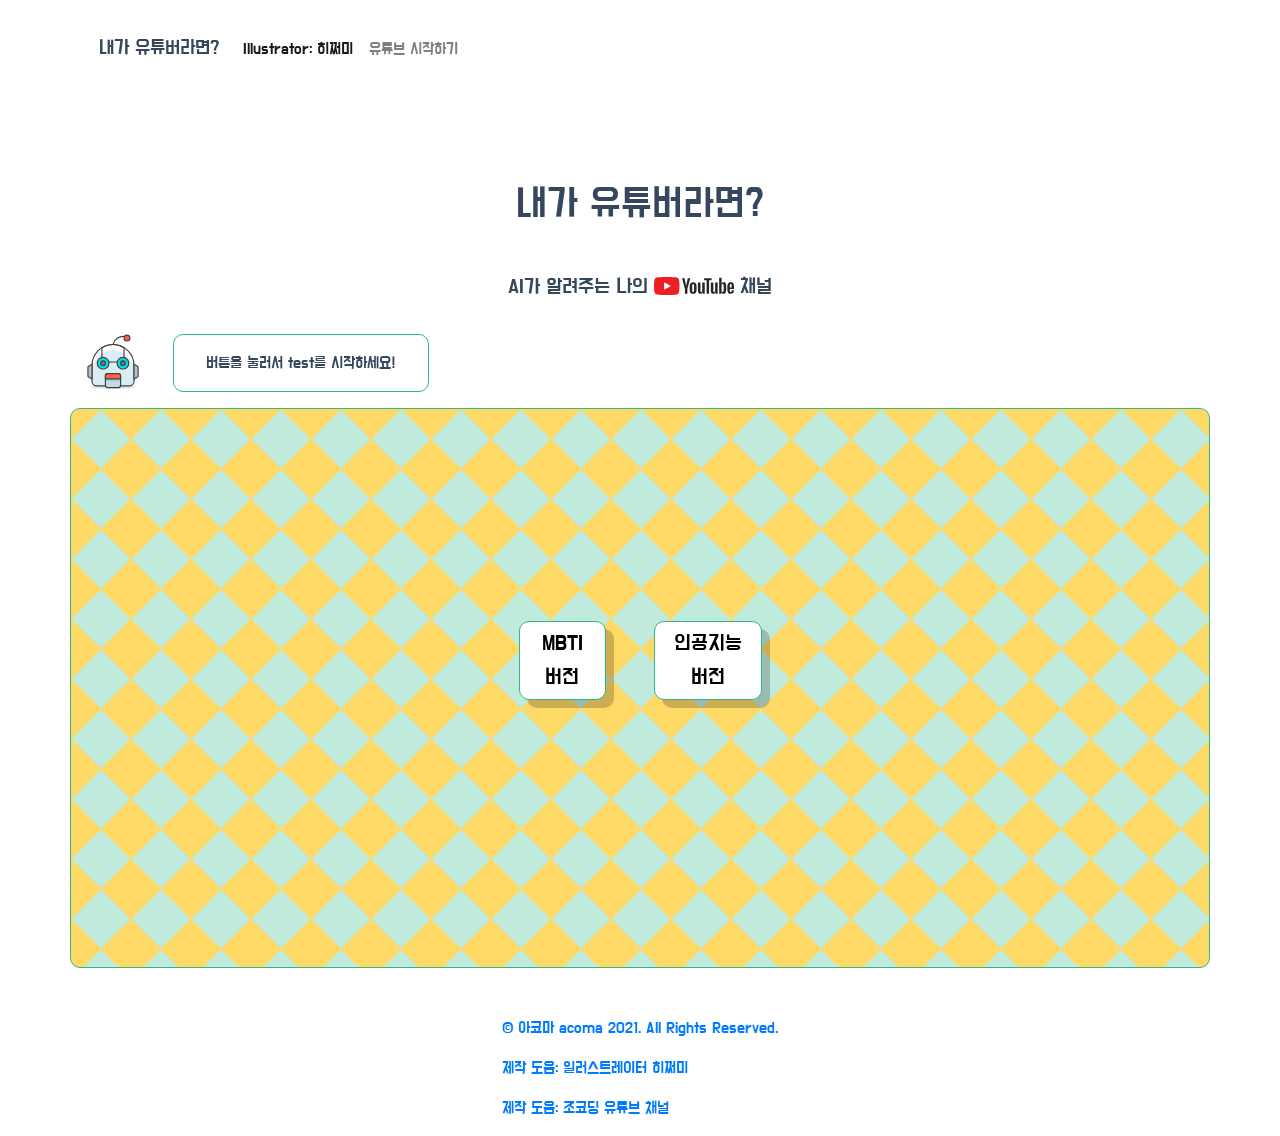
==== commit 40b7eb8e: "cou" ====
--- a/index.html
+++ b/index.html
@@ -87,6 +87,9 @@
 
 
 	<section class="mb-6 section">
+		<div class='ad-banner'>
+			<a href="https://coupa.ng/bRHzCj" target="_blank" referrerpolicy="unsafe-url"><img src="https://ads-partners.coupang.com/banners/443306?subId=&traceId=V0-301-879dd1202e5c73b2-I443306&w=728&h=90" alt=""></a>
+	</div> 
 		<h1 class="title">내가 유튜버라면?
 		</h1>
 		<h2 class="subtitle">AI가 알려주는 나의 <a href='https://www.youtube.com/channel/UCXFaCmKOdn1L1u1XH3iqqQQ'><img src='img/logo2.svg' class="youtubelogo"></a> 채널</h2>
@@ -139,7 +142,10 @@
 	
 			  </ul>
 			</div>
-		  </nav>
+			<div class='ad-banner'>
+				<a href="https://coupa.ng/bRHzCj" target="_blank" referrerpolicy="unsafe-url"><img src="https://ads-partners.coupang.com/banners/443306?subId=&traceId=V0-301-879dd1202e5c73b2-I443306&w=728&h=90" alt=""></a>
+		</div> 
+		</nav>
 
 
 		<div id="loading" class="animated bounce">
@@ -179,10 +185,10 @@
 			<!-- Go to www.addthis.com/dashboard to customize your tools -->
 			<div class="mt-3 addthis_inline_share_toolbox_j4gc"></div>
 			<div class="pt-3 image-title-wrap">
-				<button type="button p-2" onclick="window.location.reload()" class="try-again-btn">
+				<button type="button p-2" onclick="showspeech('.coupang');
+					window.location.reload()" class="try-again-btn">
 					다시하기
 				</button>
-
 			</div>
 		</div>
 		</div>
@@ -325,11 +331,11 @@
 
 
 <div class='ad-banner'>
-<ins class="kakao_ad_area" style="display:none;" 
- data-ad-unit    = "DAN-r5VPYZ6HBwC8H03x" 
- data-ad-width   = "320" 
- data-ad-height  = "100"></ins> 
-<script type="text/javascript" src="//t1.daumcdn.net/kas/static/ba.min.js" async></script>
+	<ins class="kakao_ad_area" style="display:none;" 
+	data-ad-unit    = "DAN-r5VPYZ6HBwC8H03x" 
+	data-ad-width   = "320" 
+	data-ad-height  = "100"></ins> 
+   <script type="text/javascript" src="//t1.daumcdn.net/kas/static/ba.min.js" async></script>
 </div>
    
 	<footer class="footer pt-5 container d-flex justify-content-center">
--- a/style.css
+++ b/style.css
@@ -1,3 +1,13 @@
+.coupang{
+  display: none;
+  position: absolute;
+  left: 50%;
+  top: 50%;
+  transform: translate(-50%, -50%);
+}
+
+
+
 
 .result-page{
   margin-top: 6%;
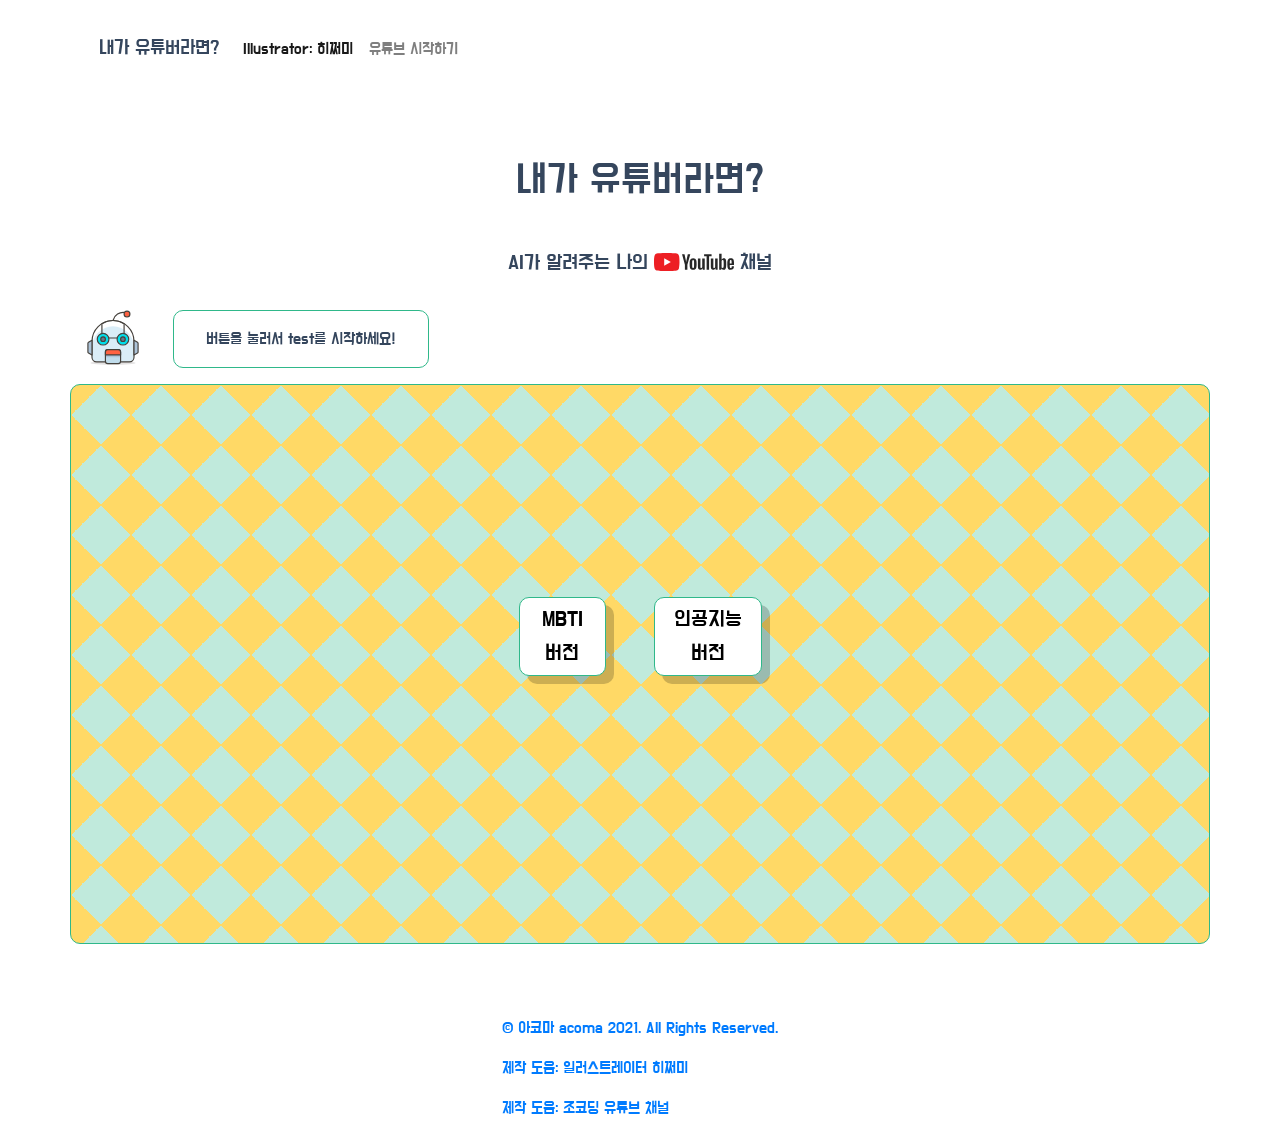
==== commit 61d9ccbc: "cou" ====
--- a/index.html
+++ b/index.html
@@ -88,7 +88,12 @@
 
 	<section class="mb-6 section">
 		<div class='ad-banner'>
-			<a href="https://coupa.ng/bRHzCj" target="_blank" referrerpolicy="unsafe-url"><img src="https://ads-partners.coupang.com/banners/443306?subId=&traceId=V0-301-879dd1202e5c73b2-I443306&w=728&h=90" alt=""></a>
+			<ins class="kakao_ad_area" style="display:none;" 
+	data-ad-unit    = "DAN-r5VPYZ6HBwC8H03x" 
+	data-ad-width   = "320" 
+	data-ad-height  = "100"></ins> 
+   <script type="text/javascript" src="//t1.daumcdn.net/kas/static/ba.min.js" async></script>
+			
 	</div> 
 		<h1 class="title">내가 유튜버라면?
 		</h1>
@@ -143,7 +148,11 @@
 			  </ul>
 			</div>
 			<div class='ad-banner'>
-				<a href="https://coupa.ng/bRHzCj" target="_blank" referrerpolicy="unsafe-url"><img src="https://ads-partners.coupang.com/banners/443306?subId=&traceId=V0-301-879dd1202e5c73b2-I443306&w=728&h=90" alt=""></a>
+				<ins class="kakao_ad_area" style="display:none;" 
+	data-ad-unit    = "DAN-r5VPYZ6HBwC8H03x" 
+	data-ad-width   = "320" 
+	data-ad-height  = "100"></ins> 
+   <script type="text/javascript" src="//t1.daumcdn.net/kas/static/ba.min.js" async></script>
 		</div> 
 		</nav>
 
@@ -331,11 +340,8 @@
 
 
 <div class='ad-banner'>
-	<ins class="kakao_ad_area" style="display:none;" 
-	data-ad-unit    = "DAN-r5VPYZ6HBwC8H03x" 
-	data-ad-width   = "320" 
-	data-ad-height  = "100"></ins> 
-   <script type="text/javascript" src="//t1.daumcdn.net/kas/static/ba.min.js" async></script>
+	<a href="https://coupa.ng/bRHzCj" target="_blank" referrerpolicy="unsafe-url"><img src="https://ads-partners.coupang.com/banners/443306?subId=&traceId=V0-301-879dd1202e5c73b2-I443306&w=728&h=90" alt=""></a>
+	
 </div>
    
 	<footer class="footer pt-5 container d-flex justify-content-center">
--- a/style.css
+++ b/style.css
@@ -1131,6 +1131,8 @@
 }
 
 .ad-banner {
+    display: flex;
+    justify-content: center;
     width: 320px;
     margin: 0 auto;
 }
